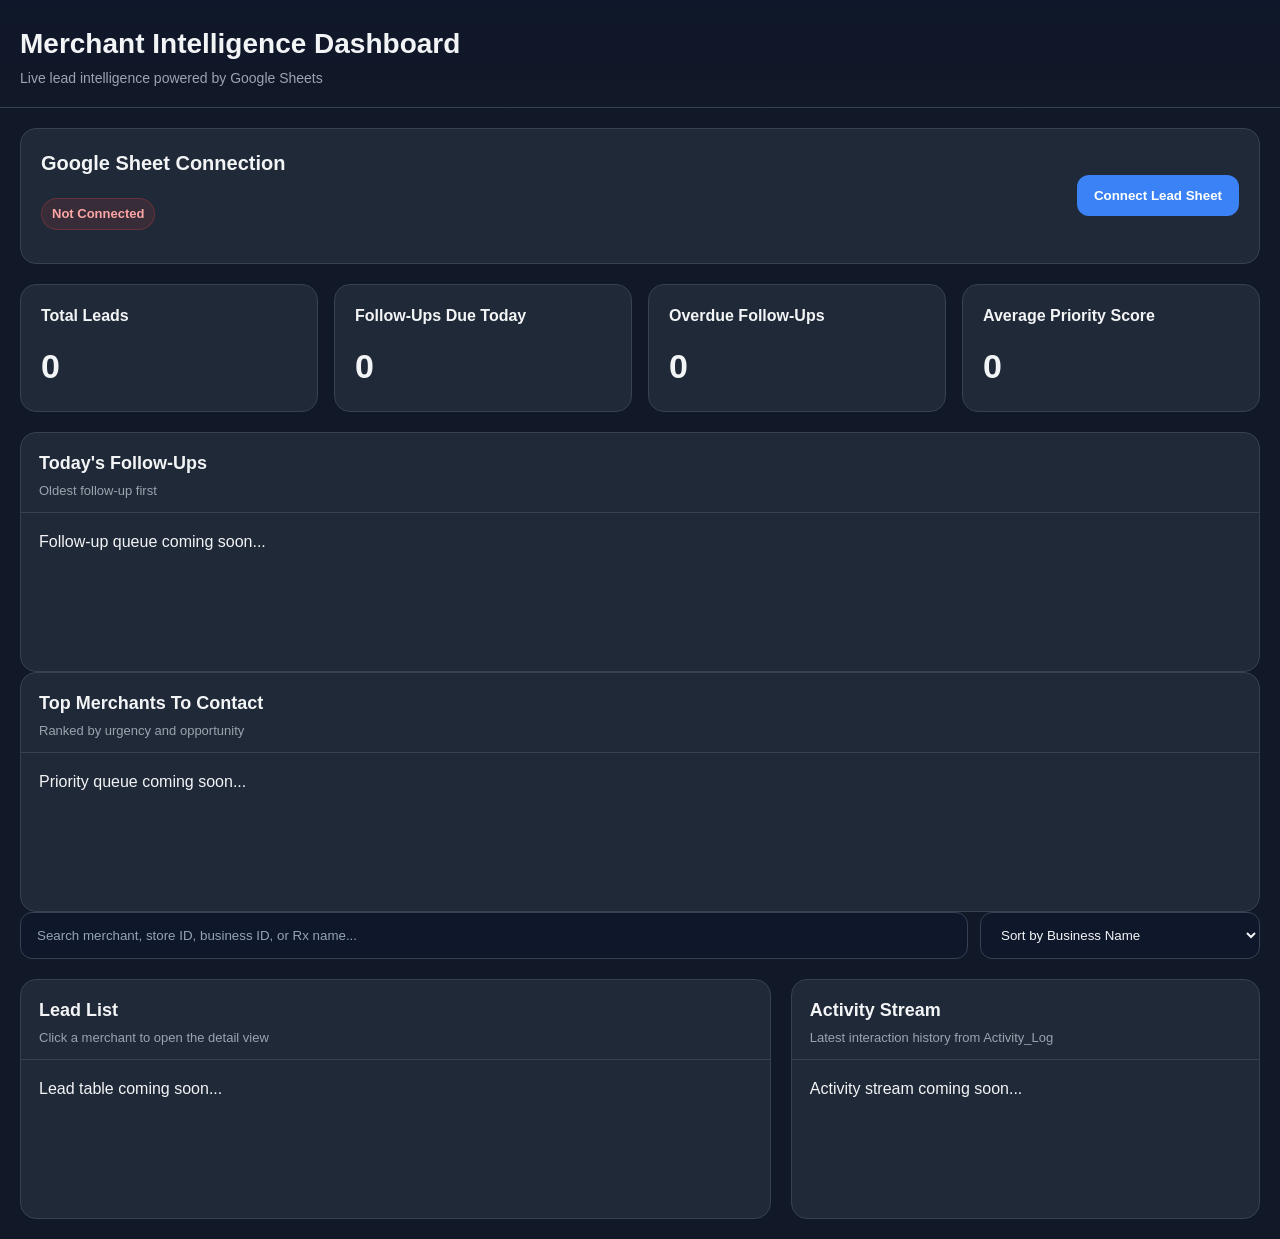
==== lead-dashboard.html @ 6e683b8a "Update lead-dashboard.html" ====
<!DOCTYPE html>
<html lang="en">
<head>
    <meta charset="UTF-8">
    <meta name="viewport" content="width=device-width, initial-scale=1.0">
    <title>Merchant Intelligence Dashboard</title>
    <link rel="stylesheet" href="lead-dashboard.css">
</head>
<body>

    <header class="header">
        <div class="header-left">
            <h1>Merchant Intelligence Dashboard</h1>
            <p class="subtext">Live lead intelligence powered by Google Sheets</p>
        </div>
    </header>

    <main class="dashboard">

        <section class="connection-card">
            <div>
                <h2>Google Sheet Connection</h2>
                <p id="sheetStatus" class="status-pill status-offline">Not Connected</p>
            </div>

            <button id="connectSheetBtn" class="btn btn-primary">
                Connect Lead Sheet
            </button>
        </section>

        <section class="metrics-grid">
            <div class="metric-card">
                <h3>Total Leads</h3>
                <span id="totalLeads">0</span>
            </div>

            <div class="metric-card">
                <h3>Follow-Ups Due Today</h3>
                <span id="followUpsToday">0</span>
            </div>

            <div class="metric-card">
                <h3>Overdue Follow-Ups</h3>
                <span id="overdueFollowUps">0</span>
            </div>

            <div class="metric-card">
                <h3>Average Priority Score</h3>
                <span id="averagePriorityScore">0</span>
            </div>
        </section>

        <section class="followup-grid">
            <section class="panel">
                <div class="panel-header">
                    <h2>Today's Follow-Ups</h2>
                    <span class="panel-subtitle">Oldest follow-up first</span>
                </div>
                <div id="followUpContainer" class="table-container">
                    Follow-up queue coming soon...
                </div>
            </section>

            <section class="panel">
                <div class="panel-header">
                    <h2>Top Merchants To Contact</h2>
                    <span class="panel-subtitle">Ranked by urgency and opportunity</span>
                </div>
                <div id="topMerchantsContainer" class="table-container">
                    Priority queue coming soon...
                </div>
            </section>
        </section>

        <section class="toolbar">
            <input
                type="text"
                id="merchantSearch"
                placeholder="Search merchant, store ID, business ID, or Rx name..."
            >

            <select id="sortSelect" class="select-input">
                <option value="businessName">Sort by Business Name</option>
                <option value="gmv">Sort by GMV</option>
                <option value="priority">Sort by Priority Score</option>
                <option value="coverage">Sort by Coverage</option>
            </select>
        </section>

        <section class="content-grid">
            <section class="panel">
                <div class="panel-header">
                    <h2>Lead List</h2>
                    <span class="panel-subtitle">Click a merchant to open the detail view</span>
                </div>

                <div id="leadTableContainer" class="table-container">
                    Lead table coming soon...
                </div>
            </section>

            <section class="panel">
                <div class="panel-header">
                    <h2>Activity Stream</h2>
                    <span class="panel-subtitle">Latest interaction history from Activity_Log</span>
                </div>

                <div id="activityContainer" class="table-container">
                    Activity stream coming soon...
                </div>
            </section>
        </section>

        <section id="merchantDrawer" class="merchant-drawer">
            <div class="drawer-header">
                <div>
                    <h2 id="drawerTitle">Merchant 360</h2>
                    <p id="drawerSubtitle" class="subtext">Select a merchant to view details</p>
                </div>

                <button id="closeDrawerBtn" class="btn btn-secondary">Close</button>
            </div>

            <div class="drawer-body">
                <div class="drawer-section">
                    <h3>Merchant Overview</h3>
                    <div id="merchantOverview" class="drawer-card">
                        No merchant selected.
                    </div>

                    <h3 style="margin-top:16px;">Lead Management</h3>
                    <form id="leadManagementForm" class="activity-form">
                        <div class="activity-field">
                            <label for="leadStatus">Lead Status</label>
                            <select id="leadStatus" required>
                                <option value="">Select lead status</option>
                                <option value="New">New</option>
                                <option value="Contacted">Contacted</option>
                                <option value="Follow Up Needed">Follow Up Needed</option>
                                <option value="Interested">Interested</option>
                                <option value="Proposal Sent">Proposal Sent</option>
                                <option value="Negotiating">Negotiating</option>
                                <option value="Closed Won">Closed Won</option>
                                <option value="Closed Lost">Closed Lost</option>
                            </select>
                        </div>

                        <div class="activity-field">
                            <label for="leadOwner">Owner</label>
                            <input type="text" id="leadOwner" placeholder="Esteban Golfin">
                        </div>

                        <div class="activity-field">
                            <label for="leadNextFollowUp">Next Follow-Up</label>
                            <input type="date" id="leadNextFollowUp">
                        </div>

                        <div class="activity-field">
                            <label for="leadPriorityScore">Priority Score</label>
                            <input type="number" id="leadPriorityScore" min="0" step="1" placeholder="0">
                        </div>

                        <div class="activity-field">
                            <label for="leadPipelineStage">Pipeline Stage</label>
                            <select id="leadPipelineStage" required>
                                <option value="">Select pipeline stage</option>
                                <option value="Lead">Lead</option>
                                <option value="Qualified">Qualified</option>
                                <option value="Discovery">Discovery</option>
                                <option value="Proposal">Proposal</option>
                                <option value="Negotiation">Negotiation</option>
                                <option value="Closed Won">Closed Won</option>
                                <option value="Closed Lost">Closed Lost</option>
                            </select>
                        </div>

                        <button type="submit" id="leadSaveBtn" class="btn btn-primary">
                            Save Lead Updates
                        </button>

                        <div id="leadUpdateStatusMessage" class="form-status"></div>
                    </form>
                </div>

                <div class="drawer-section drawer-stack">
                    <h3>Recent Activity</h3>
                    <div id="merchantActivity" class="drawer-card">
                        No activity loaded yet.
                    </div>

                    <h3>Add Activity</h3>

                    <div class="quick-actions">
                        <button type="button" class="btn btn-secondary quick-action-btn" data-template="quick-note">
                            Quick Note
                        </button>
                        <button type="button" class="btn btn-secondary quick-action-btn" data-template="call">
                            Call
                        </button>
                        <button type="button" class="btn btn-secondary quick-action-btn" data-template="email">
                            Email
                        </button>
                    </div>

                    <div id="activityMerchantContext" class="drawer-card activity-context">
                        Select a merchant to add an activity.
                    </div>

                    <form id="activityForm" class="activity-form">
                        <div class="activity-field">
                            <label for="activityTimestamp">Activity Date / Time</label>
                            <input type="datetime-local" id="activityTimestamp" readonly>
                        </div>

                        <div class="activity-field">
                            <label for="activityType">Activity Type</label>
                            <select id="activityType" required>
                                <option value="">Select activity type</option>
                                <option value="Call">Call</option>
                                <option value="Email">Email</option>
                                <option value="SMS">SMS</option>
                                <option value="Voicemail">Voicemail</option>
                                <option value="Photoshoot">Photoshoot</option>
                                <option value="Support Case">Support Case</option>
                                <option value="Sponsored Listings">Sponsored Listings</option>
                                <option value="Promotion Discussion">Promotion Discussion</option>
                                <option value="Loyalty Discussion">Loyalty Discussion</option>
                                <option value="Storefront Discussion">Storefront Discussion</option>
                                <option value="Follow-Up">Follow-Up</option>
                                <option value="Other">Other</option>
                            </select>
                        </div>

                        <div class="activity-field">
                            <label for="activityOutcome">Outcome</label>
                            <select id="activityOutcome" required>
                                <option value="">Select outcome</option>
                                <option value="Interested">Interested</option>
                                <option value="Follow Up">Follow Up</option>
                                <option value="Not Interested">Not Interested</option>
                                <option value="Closed Won">Closed Won</option>
                                <option value="Closed Lost">Closed Lost</option>
                                <option value="Escalated">Escalated</option>
                                <option value="Resolved">Resolved</option>
                            </select>
                        </div>

                        <div class="activity-field">
                            <label for="activityNextFollowUp">Next Follow-Up</label>
                            <input type="date" id="activityNextFollowUp">
                        </div>

                        <div class="activity-field">
                            <label for="activityOwner">Owner</label>
                            <input type="text" id="activityOwner" placeholder="Esteban Golfin">
                        </div>

                        <div class="activity-field">
                            <label for="activityNotes">Notes</label>
                            <textarea
                                id="activityNotes"
                                rows="5"
                                placeholder="Add notes, context, objections, or next steps..."
                                required
                            ></textarea>
                        </div>

                        <button type="submit" id="activitySaveBtn" class="btn btn-primary">
                            Save Activity
                        </button>

                        <div id="activityStatusMessage" class="form-status"></div>
                    </form>
                </div>
            </div>
        </section>

    </main>

    <script src="config.js"></script>
    <script src="lead-dashboard.js"></script>

</body>
</html>
---- lead-dashboard.css ----
:root{
    --bg:#111827;
    --card:#1f2937;
    --card-2:#172033;
    --border:#374151;
    --text:#f3f4f6;
    --muted:#9ca3af;
    --accent:#3b82f6;
    --accent-hover:#2563eb;
    --success:#10b981;
    --warning:#f59e0b;
    --danger:#ef4444;
}

*{
    box-sizing:border-box;
}

html, body{
    margin:0;
    padding:0;
    min-height:100%;
    background:var(--bg);
    color:var(--text);
    font-family:Arial, sans-serif;
}

body{
    line-height:1.4;
}

.header{
    padding:24px 20px 18px;
    border-bottom:1px solid var(--border);
    background:linear-gradient(180deg, #0f172a 0%, #111827 100%);
}

.header-left h1{
    margin:0;
    font-size:28px;
    font-weight:700;
}

.subtext{
    margin:6px 0 0;
    color:var(--muted);
    font-size:14px;
}

.dashboard{
    padding:20px;
}

.connection-card{
    display:flex;
    align-items:center;
    justify-content:space-between;
    gap:16px;
    padding:20px;
    background:var(--card);
    border:1px solid var(--border);
    border-radius:16px;
    margin-bottom:20px;
}

.connection-card h2{
    margin:0 0 8px;
    font-size:20px;
}

.status-pill{
    display:inline-flex;
    align-items:center;
    padding:6px 10px;
    border-radius:999px;
    font-size:13px;
    font-weight:700;
    width:fit-content;
}

.status-offline{
    background:rgba(239,68,68,.12);
    color:#fca5a5;
    border:1px solid rgba(239,68,68,.25);
}

.status-online{
    background:rgba(16,185,129,.12);
    color:#6ee7b7;
    border:1px solid rgba(16,185,129,.25);
}

.metrics-grid{
    display:grid;
    grid-template-columns:repeat(4, minmax(0, 1fr));
    gap:16px;
    margin-bottom:20px;
}

.metric-card{
    background:var(--card);
    border:1px solid var(--border);
    border-radius:16px;
    padding:20px;
    min-height:110px;
}

.metric-card h3{
    margin:0 0 16px;
    font-size:16px;
    color:var(--text);
}

.metric-card span{
    font-size:34px;
    font-weight:700;
}

.toolbar{
    display:flex;
    gap:12px;
    margin-bottom:20px;
    flex-wrap:wrap;
}

.toolbar input,
.select-input{
    width:100%;
    flex:1 1 320px;
    padding:14px 16px;
    border-radius:12px;
    border:1px solid var(--border);
    background:#0f172a;
    color:var(--text);
    outline:none;
}

.toolbar input::placeholder{
    color:#94a3b8;
}

.select-input{
    max-width:280px;
}

.content-grid{
    display:grid;
    grid-template-columns:1.6fr 1fr;
    gap:20px;
    align-items:start;
}

.panel{
    background:var(--card);
    border:1px solid var(--border);
    border-radius:16px;
    overflow:hidden;
    min-height:240px;
}

.panel-header{
    padding:18px 18px 12px;
    border-bottom:1px solid var(--border);
}

.panel-header h2{
    margin:0;
    font-size:18px;
}

.panel-subtitle{
    display:block;
    margin-top:6px;
    color:var(--muted);
    font-size:13px;
}

.table-container{
    padding:18px;
    overflow:auto;
}

.lead-table,
.activity-table{
    width:100%;
    border-collapse:collapse;
    min-width:900px;
}

.lead-table th,
.lead-table td,
.activity-table th,
.activity-table td{
    padding:12px 10px;
    border-bottom:1px solid rgba(55,65,81,.65);
    text-align:left;
    vertical-align:top;
    font-size:13px;
    white-space:nowrap;
}

.lead-table th,
.activity-table th{
    position:sticky;
    top:0;
    background:var(--card);
    z-index:1;
    color:#e5e7eb;
    font-weight:700;
}

.lead-table tbody tr:hover,
.activity-table tbody tr:hover{
    background:rgba(59,130,246,.08);
    cursor:pointer;
}

.empty-state,
.error-state{
    padding:16px;
    border-radius:12px;
    background:var(--card-2);
    border:1px solid var(--border);
    color:var(--muted);
}

.error-state{
    color:#fecaca;
    border-color:rgba(239,68,68,.35);
    background:rgba(239,68,68,.08);
}

.btn{
    padding:12px 16px;
    border-radius:12px;
    border:1px solid transparent;
    font-weight:700;
    cursor:pointer;
    transition:all .15s ease;
    white-space:nowrap;
}

.btn-primary{
    background:var(--accent);
    color:white;
}

.btn-primary:hover{
    background:var(--accent-hover);
}

.btn-secondary{
    background:#0f172a;
    color:var(--text);
    border-color:var(--border);
}

.btn-secondary:hover{
    background:#111827;
}

.merchant-drawer{
    margin-top:20px;
    background:var(--card);
    border:1px solid var(--border);
    border-radius:16px;
    display:none;
    overflow:hidden;
}

.merchant-drawer.open{
    display:block;
}

.drawer-header{
    display:flex;
    align-items:flex-start;
    justify-content:space-between;
    gap:16px;
    padding:18px;
    border-bottom:1px solid var(--border);
}

.drawer-header h2{
    margin:0;
    font-size:20px;
}

.drawer-body{
    display:grid;
    grid-template-columns:1fr 1fr;
    gap:20px;
    padding:18px;
}

.drawer-section h3{
    margin:0 0 12px;
    font-size:16px;
}

.drawer-card{
    background:var(--card-2);
    border:1px solid var(--border);
    border-radius:14px;
    padding:16px;
    min-height:120px;
    color:var(--text);
    overflow:auto;
}

@media (max-width: 1100px){
    .metrics-grid{
        grid-template-columns:repeat(2, minmax(0, 1fr));
    }

    .content-grid,
    .drawer-body{
        grid-template-columns:1fr;
    }
}

@media (max-width: 700px){
    .connection-card{
        flex-direction:column;
        align-items:flex-start;
    }

    .metrics-grid{
        grid-template-columns:1fr;
    }

    .toolbar input,
    .select-input{
        max-width:100%;
        flex:1 1 100%;
    }
}

.lead-row{
    cursor:pointer;
}

.lead-row:hover{
    background:rgba(59,130,246,.10);
}

.merchant-drawer{
    position:fixed;
    top:0;
    right:0;
    width:min(480px, 92vw);
    height:100vh;
    background:var(--card);
    border-left:1px solid var(--border);
    z-index:3000;
    transform:translateX(100%);
    transition:transform .25s ease;
    overflow:auto;
    margin-top:0;
    border-radius:0;
}

.merchant-drawer.open{
    transform:translateX(0);
}

.drawer-body{
    padding-bottom:30px;
}

.merchant-activity-item{
    margin-bottom:12px;
}

.lead-row{
    cursor:pointer;
}

.lead-row:hover{
    background:rgba(59,130,246,.10);
}

.merchant-link{
    background:transparent;
    border:none;
    padding:0;
    margin:0;
    color:inherit;
    font:inherit;
    text-align:left;
    cursor:pointer;
    text-decoration:underline;
    text-underline-offset:3px;
}

.merchant-link:hover{
    color:var(--accent);
}

.merchant-drawer{
    position:fixed;
    top:20px;
    right:20px;
    bottom:20px;
    width:min(520px, 92vw);
    background:var(--card);
    border:1px solid var(--border);
    border-radius:16px;
    z-index:9999;
    transform:translateX(110%);
    transition:transform .25s ease;
    overflow:auto;
    margin-top:0;
}

.merchant-drawer.open{
    transform:translateX(0);
}

.drawer-body{
    padding-bottom:30px;
}

.drawer-stack{
    display:flex;
    flex-direction:column;
    gap:16px;
}

.activity-context{
    font-size:13px;
    line-height:1.6;
}

.activity-form{
    display:grid;
    gap:14px;
}

.activity-field{
    display:grid;
    gap:6px;
}

.activity-field label{
    font-size:13px;
    font-weight:700;
    color:var(--text);
}

.activity-field input,
.activity-field select,
.activity-field textarea{
    width:100%;
    padding:12px 14px;
    border-radius:12px;
    border:1px solid var(--border);
    background:#0f172a;
    color:var(--text);
    outline:none;
}

.activity-field textarea{
    min-height:110px;
    resize:vertical;
}

.form-status{
    min-height:18px;
    font-size:13px;
    color:var(--muted);
}

.form-status.error{
    color:#fca5a5;
}

#activitySaveBtn{
    width:100%;
}

.merchant-activity-item{
    margin-bottom:12px;
}

.lead-row{
    cursor:pointer;
}

.lead-row:hover{
    background:rgba(59,130,246,.10);
}

.merchant-link{
    background:transparent;
    border:none;
    padding:0;
    margin:0;
    color:inherit;
    font:inherit;
    text-align:left;
    cursor:pointer;
    text-decoration:underline;
    text-underline-offset:3px;
}

.merchant-link:hover{
    color:var(--accent);
}

.merchant-drawer{
    position:fixed;
    top:20px;
    right:20px;
    bottom:20px;
    width:min(520px, 92vw);
    background:var(--card);
    border:1px solid var(--border);
    border-radius:16px;
    z-index:9999;
    transform:translateX(110%);
    transition:transform .25s ease;
    overflow:auto;
    margin-top:0;
}

.merchant-drawer.open{
    transform:translateX(0);
}

.drawer-body{
    padding-bottom:30px;
}

.drawer-stack{
    display:flex;
    flex-direction:column;
    gap:16px;
}

.quick-actions{
    display:flex;
    gap:10px;
    flex-wrap:wrap;
}

.quick-action-btn{
    flex:1 1 120px;
}

.activity-context{
    font-size:13px;
    line-height:1.6;
}

.activity-form{
    display:grid;
    gap:14px;
}

.activity-field{
    display:grid;
    gap:6px;
}

.activity-field label{
    font-size:13px;
    font-weight:700;
    color:var(--text);
}

.activity-field input,
.activity-field select,
.activity-field textarea{
    width:100%;
    padding:12px 14px;
    border-radius:12px;
    border:1px solid var(--border);
    background:#0f172a;
    color:var(--text);
    outline:none;
}

.activity-field textarea{
    min-height:110px;
    resize:vertical;
}

.form-status{
    min-height:18px;
    font-size:13px;
    color:var(--muted);
}

.form-status.error{
    color:#fca5a5;
}

#activitySaveBtn{
    width:100%;
}

.merchant-activity-item{
    margin-bottom:12px;
}

.drawer-section{
    margin-bottom:20px;
}

.drawer-section h3{
    margin:0 0 12px;
    font-size:16px;
}

.drawer-stack{
    display:flex;
    flex-direction:column;
    gap:16px;
}

.quick-actions{
    display:flex;
    gap:10px;
    flex-wrap:wrap;
}

.quick-action-btn{
    flex:1 1 120px;
}

.activity-context{
    font-size:13px;
    line-height:1.6;
}

.activity-form{
    display:grid;
    gap:14px;
}

.activity-field{
    display:grid;
    gap:6px;
}

.activity-field label{
    font-size:13px;
    font-weight:700;
    color:var(--text);
}

.activity-field input,
.activity-field select,
.activity-field textarea{
    width:100%;
    padding:12px 14px;
    border-radius:12px;
    border:1px solid var(--border);
    background:#0f172a;
    color:var(--text);
    outline:none;
}

.activity-field textarea{
    min-height:110px;
    resize:vertical;
}

.form-status{
    min-height:18px;
    font-size:13px;
    color:var(--muted);
}

.form-status.error{
    color:#fca5a5;
}

#leadSaveBtn,
#activitySaveBtn{
    width:100%;
}

.merchant-activity-item{
    margin-bottom:12px;
}

.merchant-drawer{
    position:fixed;
    top:20px;
    right:20px;
    bottom:20px;
    width:min(720px, 92vw);
    background:var(--card);
    border:1px solid var(--border);
    border-radius:16px;
    z-index:9999;
    transform:translateX(110%);
    transition:transform .25s ease;
    overflow:auto;
    margin-top:0;
}

.merchant-drawer.open{
    transform:translateX(0);
}
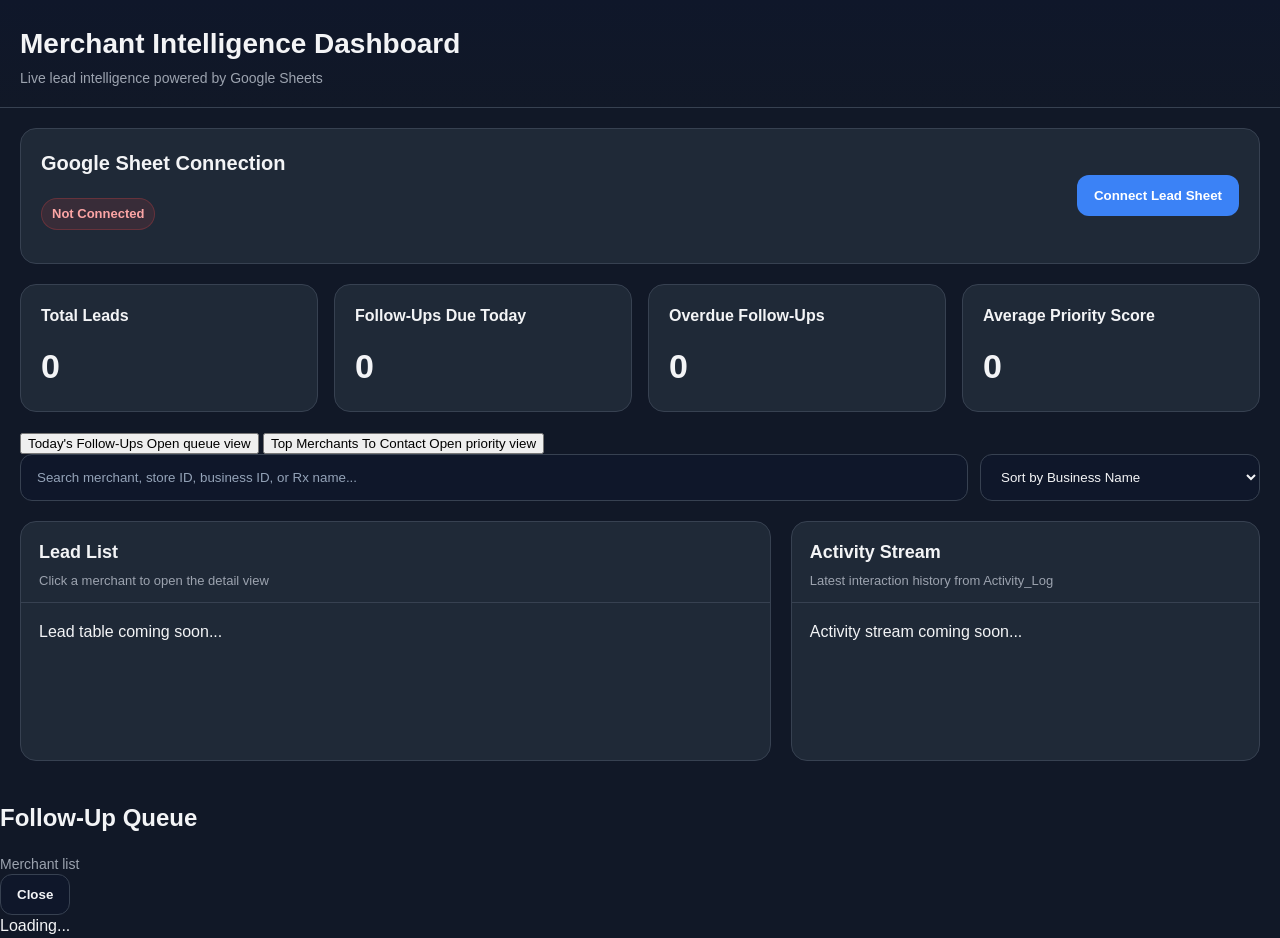
==== commit 3ad5fac0: "Update lead-dashboard.html" ====
--- a/lead-dashboard.html
+++ b/lead-dashboard.html
@@ -2,6 +2,7 @@
 <html lang="en">
 <head>
     <meta charset="UTF-8">
+    <meta name="viewport" content="width=device-width, initial-scale=1.0">
     <meta name="viewport" content="width=device-width, initial-scale=1.0">
     <title>Merchant Intelligence Dashboard</title>
     <link rel="stylesheet" href="lead-dashboard.css">
@@ -50,26 +51,16 @@
             </div>
         </section>
 
-        <section class="followup-grid">
-            <section class="panel">
-                <div class="panel-header">
-                    <h2>Today's Follow-Ups</h2>
-                    <span class="panel-subtitle">Oldest follow-up first</span>
-                </div>
-                <div id="followUpContainer" class="table-container">
-                    Follow-up queue coming soon...
-                </div>
-            </section>
-
-            <section class="panel">
-                <div class="panel-header">
-                    <h2>Top Merchants To Contact</h2>
-                    <span class="panel-subtitle">Ranked by urgency and opportunity</span>
-                </div>
-                <div id="topMerchantsContainer" class="table-container">
-                    Priority queue coming soon...
-                </div>
-            </section>
+        <section class="followup-actions">
+            <button type="button" id="openFollowUpsBtn" class="followup-card-btn">
+                <span class="followup-card-title">Today's Follow-Ups</span>
+                <span class="followup-card-subtitle">Open queue view</span>
+            </button>
+
+            <button type="button" id="openPriorityMerchantsBtn" class="followup-card-btn">
+                <span class="followup-card-title">Top Merchants To Contact</span>
+                <span class="followup-card-subtitle">Open priority view</span>
+            </button>
         </section>
 
         <section class="toolbar">
@@ -277,6 +268,25 @@
 
     </main>
 
+    <div id="followUpModal" class="followup-modal" aria-hidden="true">
+        <div class="followup-modal-overlay" id="followUpModalOverlay"></div>
+
+        <div class="followup-modal-content" role="dialog" aria-modal="true" aria-labelledby="followUpModalTitle">
+            <div class="followup-modal-header">
+                <div>
+                    <h2 id="followUpModalTitle">Follow-Up Queue</h2>
+                    <p id="followUpModalSubtitle" class="subtext">Merchant list</p>
+                </div>
+
+                <button type="button" id="closeFollowUpModalBtn" class="btn btn-secondary">Close</button>
+            </div>
+
+            <div id="followUpModalBody" class="followup-modal-body">
+                Loading...
+            </div>
+        </div>
+    </div>
+
     <script src="config.js"></script>
     <script src="lead-dashboard.js"></script>
 
--- a/lead-dashboard.css
+++ b/lead-dashboard.css
@@ -705,3 +705,51 @@
 .merchant-drawer.open{
     transform:translateX(0);
 }
+
+.followup-grid{
+    display:grid;
+    grid-template-columns:1fr 1fr;
+    gap:20px;
+    margin-bottom:20px;
+}
+
+.queue-list{
+    display:grid;
+    gap:12px;
+}
+
+.queue-item{
+    padding:14px 16px;
+    background:var(--card-2);
+    border:1px solid var(--border);
+    border-radius:14px;
+    display:grid;
+    gap:6px;
+}
+
+.queue-item strong{
+    font-size:14px;
+}
+
+.queue-meta{
+    color:var(--muted);
+    font-size:12px;
+}
+
+.queue-badge{
+    display:inline-flex;
+    width:fit-content;
+    padding:4px 8px;
+    border-radius:999px;
+    font-size:12px;
+    font-weight:700;
+    background:rgba(59,130,246,.12);
+    color:#bfdbfe;
+    border:1px solid rgba(59,130,246,.2);
+}
+
+@media (max-width: 1100px){
+    .followup-grid{
+        grid-template-columns:1fr;
+    }
+}
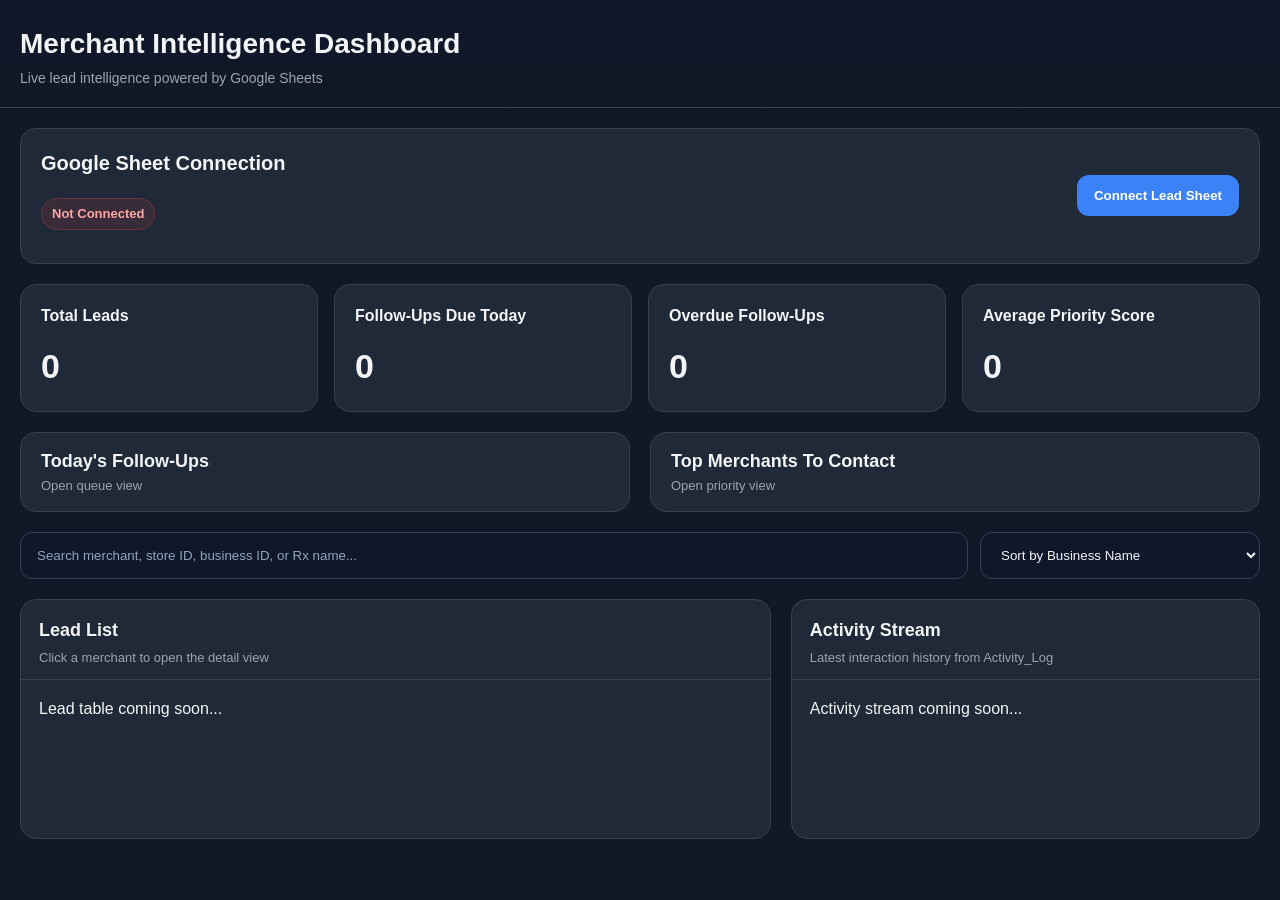
==== commit 6d9ee406: "Update lead-dashboard.html" ====
--- a/lead-dashboard.html
+++ b/lead-dashboard.html
@@ -2,7 +2,6 @@
 <html lang="en">
 <head>
     <meta charset="UTF-8">
-    <meta name="viewport" content="width=device-width, initial-scale=1.0">
     <meta name="viewport" content="width=device-width, initial-scale=1.0">
     <title>Merchant Intelligence Dashboard</title>
     <link rel="stylesheet" href="lead-dashboard.css">
@@ -113,6 +112,13 @@
             </div>
 
             <div class="drawer-body">
+                <div class="drawer-section drawer-span-full">
+                    <h3>Merchant Timeline</h3>
+                    <div id="merchantTimeline" class="drawer-card merchant-timeline-card">
+                        No merchant selected.
+                    </div>
+                </div>
+
                 <div class="drawer-section">
                     <h3>Merchant Overview</h3>
                     <div id="merchantOverview" class="drawer-card">
--- a/lead-dashboard.css
+++ b/lead-dashboard.css
@@ -116,6 +116,137 @@
     font-weight:700;
 }
 
+.followup-actions{
+    display:grid;
+    grid-template-columns:1fr 1fr;
+    gap:20px;
+    margin-bottom:20px;
+}
+
+.followup-card-btn{
+    width:100%;
+    padding:18px 20px;
+    background:var(--card);
+    border:1px solid var(--border);
+    border-radius:16px;
+    text-align:left;
+    color:var(--text);
+    cursor:pointer;
+    transition:all .15s ease;
+    display:grid;
+    gap:6px;
+}
+
+.followup-card-btn:hover{
+    transform:translateY(-1px);
+    border-color:rgba(59,130,246,.5);
+    background:#202b3f;
+}
+
+.followup-card-title{
+    font-size:18px;
+    font-weight:700;
+}
+
+.followup-card-subtitle{
+    font-size:13px;
+    color:var(--muted);
+}
+
+.followup-modal{
+    position:fixed;
+    inset:0;
+    display:none;
+    z-index:10000;
+}
+
+.followup-modal.open{
+    display:block;
+}
+
+.followup-modal-overlay{
+    position:absolute;
+    inset:0;
+    background:rgba(0,0,0,.65);
+}
+
+.followup-modal-content{
+    position:relative;
+    width:min(1100px,94vw);
+    max-height:88vh;
+    margin:5vh auto;
+    background:var(--card);
+    border:1px solid var(--border);
+    border-radius:18px;
+    overflow:hidden;
+    display:flex;
+    flex-direction:column;
+    box-shadow:0 24px 70px rgba(0,0,0,.45);
+}
+
+.followup-modal-header{
+    display:flex;
+    justify-content:space-between;
+    align-items:flex-start;
+    gap:16px;
+    padding:18px 20px;
+    border-bottom:1px solid var(--border);
+}
+
+.followup-modal-header h2{
+    margin:0;
+    font-size:20px;
+}
+
+.followup-modal-body{
+    padding:20px;
+    overflow:auto;
+}
+
+.followup-modal-list{
+    display:grid;
+    gap:12px;
+}
+
+.followup-modal-item{
+    padding:16px;
+    background:var(--card-2);
+    border:1px solid var(--border);
+    border-radius:14px;
+    display:grid;
+    gap:6px;
+}
+
+.followup-modal-item .item-title{
+    font-size:15px;
+    font-weight:700;
+}
+
+.followup-modal-item .item-meta{
+    color:var(--muted);
+    font-size:13px;
+}
+
+.followup-modal-item .item-badge{
+    display:inline-flex;
+    width:fit-content;
+    padding:4px 8px;
+    border-radius:999px;
+    font-size:12px;
+    font-weight:700;
+    background:rgba(59,130,246,.12);
+    color:#bfdbfe;
+    border:1px solid rgba(59,130,246,.2);
+}
+
+.followup-modal-empty{
+    padding:20px;
+    background:var(--card-2);
+    border:1px solid var(--border);
+    border-radius:14px;
+    color:var(--muted);
+}
+
 .toolbar{
     display:flex;
     gap:12px;
@@ -257,127 +388,6 @@
 
 .btn-secondary:hover{
     background:#111827;
-}
-
-.merchant-drawer{
-    margin-top:20px;
-    background:var(--card);
-    border:1px solid var(--border);
-    border-radius:16px;
-    display:none;
-    overflow:hidden;
-}
-
-.merchant-drawer.open{
-    display:block;
-}
-
-.drawer-header{
-    display:flex;
-    align-items:flex-start;
-    justify-content:space-between;
-    gap:16px;
-    padding:18px;
-    border-bottom:1px solid var(--border);
-}
-
-.drawer-header h2{
-    margin:0;
-    font-size:20px;
-}
-
-.drawer-body{
-    display:grid;
-    grid-template-columns:1fr 1fr;
-    gap:20px;
-    padding:18px;
-}
-
-.drawer-section h3{
-    margin:0 0 12px;
-    font-size:16px;
-}
-
-.drawer-card{
-    background:var(--card-2);
-    border:1px solid var(--border);
-    border-radius:14px;
-    padding:16px;
-    min-height:120px;
-    color:var(--text);
-    overflow:auto;
-}
-
-@media (max-width: 1100px){
-    .metrics-grid{
-        grid-template-columns:repeat(2, minmax(0, 1fr));
-    }
-
-    .content-grid,
-    .drawer-body{
-        grid-template-columns:1fr;
-    }
-}
-
-@media (max-width: 700px){
-    .connection-card{
-        flex-direction:column;
-        align-items:flex-start;
-    }
-
-    .metrics-grid{
-        grid-template-columns:1fr;
-    }
-
-    .toolbar input,
-    .select-input{
-        max-width:100%;
-        flex:1 1 100%;
-    }
-}
-
-.lead-row{
-    cursor:pointer;
-}
-
-.lead-row:hover{
-    background:rgba(59,130,246,.10);
-}
-
-.merchant-drawer{
-    position:fixed;
-    top:0;
-    right:0;
-    width:min(480px, 92vw);
-    height:100vh;
-    background:var(--card);
-    border-left:1px solid var(--border);
-    z-index:3000;
-    transform:translateX(100%);
-    transition:transform .25s ease;
-    overflow:auto;
-    margin-top:0;
-    border-radius:0;
-}
-
-.merchant-drawer.open{
-    transform:translateX(0);
-}
-
-.drawer-body{
-    padding-bottom:30px;
-}
-
-.merchant-activity-item{
-    margin-bottom:12px;
-}
-
-.lead-row{
-    cursor:pointer;
-}
-
-.lead-row:hover{
-    background:rgba(59,130,246,.10);
 }
 
 .merchant-link{
@@ -397,34 +407,107 @@
     color:var(--accent);
 }
 
+.lead-row{
+    cursor:pointer;
+}
+
+.lead-row:hover{
+    background:rgba(59,130,246,.10);
+}
+
 .merchant-drawer{
     position:fixed;
-    top:20px;
-    right:20px;
-    bottom:20px;
-    width:min(520px, 92vw);
+    inset:0;
+    display:none;
+    z-index:3000;
+    background:rgba(2,6,23,.72);
+    padding:24px;
+    overflow:auto;
+}
+
+.merchant-drawer.open{
+    display:flex;
+    flex-direction:column;
+    align-items:center;
+    justify-content:flex-start;
+}
+
+.merchant-drawer > .drawer-header,
+.merchant-drawer > .drawer-body{
+    width:min(1280px, 96vw);
+    margin:0 auto;
     background:var(--card);
-    border:1px solid var(--border);
-    border-radius:16px;
-    z-index:9999;
-    transform:translateX(110%);
-    transition:transform .25s ease;
+}
+
+.merchant-drawer > .drawer-header{
+    margin-top:24px;
+    padding:18px 20px;
+    border:1px solid var(--border);
+    border-bottom:none;
+    border-radius:18px 18px 0 0;
+}
+
+.merchant-drawer > .drawer-body{
+    border:1px solid var(--border);
+    border-radius:0 0 18px 18px;
+    padding:20px;
+    box-shadow:0 24px 70px rgba(0,0,0,.35);
+    margin-bottom:24px;
+    max-height:calc(100vh - 140px);
     overflow:auto;
-    margin-top:0;
-}
-
-.merchant-drawer.open{
-    transform:translateX(0);
+}
+
+.drawer-header{
+    display:flex;
+    align-items:flex-start;
+    justify-content:space-between;
+    gap:16px;
+}
+
+.drawer-header h2{
+    margin:0;
+    font-size:20px;
 }
 
 .drawer-body{
-    padding-bottom:30px;
+    display:grid;
+    grid-template-columns:1fr 1fr;
+    gap:20px;
+}
+
+.drawer-section{
+    margin-bottom:20px;
+}
+
+.drawer-section h3{
+    margin:0 0 12px;
+    font-size:16px;
 }
 
 .drawer-stack{
     display:flex;
     flex-direction:column;
     gap:16px;
+}
+
+.drawer-card{
+    background:var(--card-2);
+    border:1px solid var(--border);
+    border-radius:14px;
+    padding:16px;
+    min-height:120px;
+    color:var(--text);
+    overflow:auto;
+}
+
+.quick-actions{
+    display:flex;
+    gap:10px;
+    flex-wrap:wrap;
+}
+
+.quick-action-btn{
+    flex:1 1 120px;
 }
 
 .activity-context{
@@ -475,208 +558,6 @@
     color:#fca5a5;
 }
 
-#activitySaveBtn{
-    width:100%;
-}
-
-.merchant-activity-item{
-    margin-bottom:12px;
-}
-
-.lead-row{
-    cursor:pointer;
-}
-
-.lead-row:hover{
-    background:rgba(59,130,246,.10);
-}
-
-.merchant-link{
-    background:transparent;
-    border:none;
-    padding:0;
-    margin:0;
-    color:inherit;
-    font:inherit;
-    text-align:left;
-    cursor:pointer;
-    text-decoration:underline;
-    text-underline-offset:3px;
-}
-
-.merchant-link:hover{
-    color:var(--accent);
-}
-
-.merchant-drawer{
-    position:fixed;
-    top:20px;
-    right:20px;
-    bottom:20px;
-    width:min(520px, 92vw);
-    background:var(--card);
-    border:1px solid var(--border);
-    border-radius:16px;
-    z-index:9999;
-    transform:translateX(110%);
-    transition:transform .25s ease;
-    overflow:auto;
-    margin-top:0;
-}
-
-.merchant-drawer.open{
-    transform:translateX(0);
-}
-
-.drawer-body{
-    padding-bottom:30px;
-}
-
-.drawer-stack{
-    display:flex;
-    flex-direction:column;
-    gap:16px;
-}
-
-.quick-actions{
-    display:flex;
-    gap:10px;
-    flex-wrap:wrap;
-}
-
-.quick-action-btn{
-    flex:1 1 120px;
-}
-
-.activity-context{
-    font-size:13px;
-    line-height:1.6;
-}
-
-.activity-form{
-    display:grid;
-    gap:14px;
-}
-
-.activity-field{
-    display:grid;
-    gap:6px;
-}
-
-.activity-field label{
-    font-size:13px;
-    font-weight:700;
-    color:var(--text);
-}
-
-.activity-field input,
-.activity-field select,
-.activity-field textarea{
-    width:100%;
-    padding:12px 14px;
-    border-radius:12px;
-    border:1px solid var(--border);
-    background:#0f172a;
-    color:var(--text);
-    outline:none;
-}
-
-.activity-field textarea{
-    min-height:110px;
-    resize:vertical;
-}
-
-.form-status{
-    min-height:18px;
-    font-size:13px;
-    color:var(--muted);
-}
-
-.form-status.error{
-    color:#fca5a5;
-}
-
-#activitySaveBtn{
-    width:100%;
-}
-
-.merchant-activity-item{
-    margin-bottom:12px;
-}
-
-.drawer-section{
-    margin-bottom:20px;
-}
-
-.drawer-section h3{
-    margin:0 0 12px;
-    font-size:16px;
-}
-
-.drawer-stack{
-    display:flex;
-    flex-direction:column;
-    gap:16px;
-}
-
-.quick-actions{
-    display:flex;
-    gap:10px;
-    flex-wrap:wrap;
-}
-
-.quick-action-btn{
-    flex:1 1 120px;
-}
-
-.activity-context{
-    font-size:13px;
-    line-height:1.6;
-}
-
-.activity-form{
-    display:grid;
-    gap:14px;
-}
-
-.activity-field{
-    display:grid;
-    gap:6px;
-}
-
-.activity-field label{
-    font-size:13px;
-    font-weight:700;
-    color:var(--text);
-}
-
-.activity-field input,
-.activity-field select,
-.activity-field textarea{
-    width:100%;
-    padding:12px 14px;
-    border-radius:12px;
-    border:1px solid var(--border);
-    background:#0f172a;
-    color:var(--text);
-    outline:none;
-}
-
-.activity-field textarea{
-    min-height:110px;
-    resize:vertical;
-}
-
-.form-status{
-    min-height:18px;
-    font-size:13px;
-    color:var(--muted);
-}
-
-.form-status.error{
-    color:#fca5a5;
-}
-
 #leadSaveBtn,
 #activitySaveBtn{
     width:100%;
@@ -684,26 +565,6 @@
 
 .merchant-activity-item{
     margin-bottom:12px;
-}
-
-.merchant-drawer{
-    position:fixed;
-    top:20px;
-    right:20px;
-    bottom:20px;
-    width:min(720px, 92vw);
-    background:var(--card);
-    border:1px solid var(--border);
-    border-radius:16px;
-    z-index:9999;
-    transform:translateX(110%);
-    transition:transform .25s ease;
-    overflow:auto;
-    margin-top:0;
-}
-
-.merchant-drawer.open{
-    transform:translateX(0);
 }
 
 .followup-grid{
@@ -749,7 +610,51 @@
 }
 
 @media (max-width: 1100px){
+    .metrics-grid{
+        grid-template-columns:repeat(2, minmax(0, 1fr));
+    }
+
+    .content-grid,
+    .drawer-body,
     .followup-grid{
         grid-template-columns:1fr;
     }
-}
+
+    .followup-actions{
+        grid-template-columns:1fr;
+    }
+
+    .merchant-drawer{
+        padding:12px;
+    }
+
+    .merchant-drawer > .drawer-header,
+    .merchant-drawer > .drawer-body{
+        width:100%;
+    }
+
+    .merchant-drawer > .drawer-body{
+        max-height:calc(100vh - 110px);
+    }
+}
+
+@media (max-width: 700px){
+    .connection-card{
+        flex-direction:column;
+        align-items:flex-start;
+    }
+
+    .metrics-grid{
+        grid-template-columns:1fr;
+    }
+
+    .toolbar input,
+    .select-input{
+        max-width:100%;
+        flex:1 1 100%;
+    }
+
+    .followup-card-title{
+        font-size:16px;
+    }
+}
